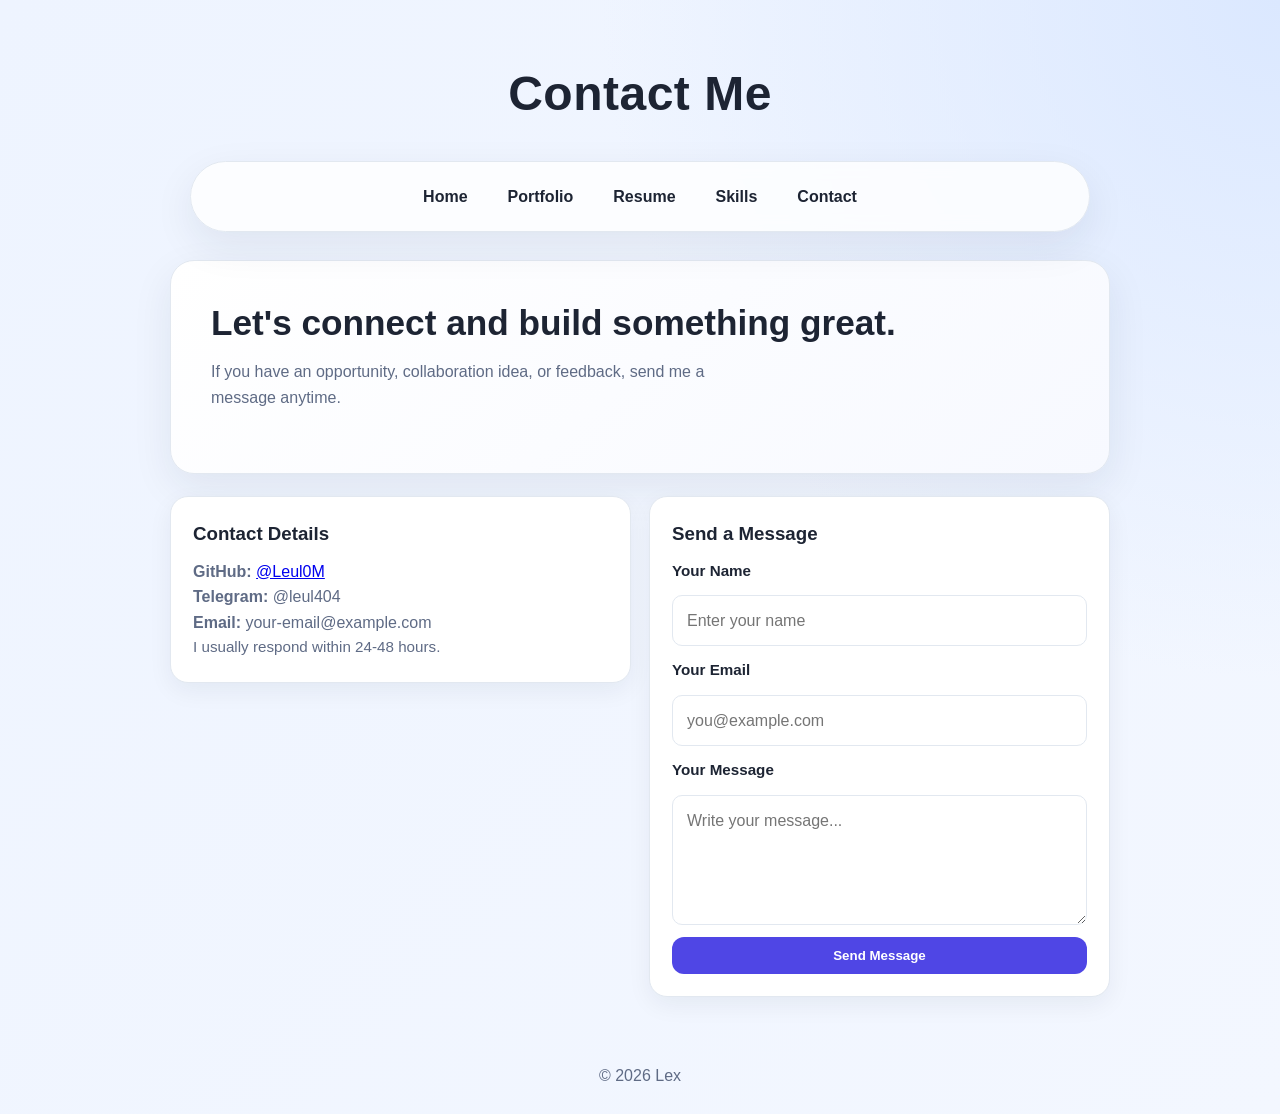
==== contact.html @ ee8de61f "lol" ====
<!DOCTYPE html>
<html>
<head>
    <meta charset="UTF-8">
    <meta name="viewport" content="width=device-width, initial-scale=1.0">
    <title>Contact</title>
    <link rel="stylesheet" href="style.css">
</head>
<body>

<header><h1>Contact Me</h1></header>

<nav>
    <a href="index.html">Home</a>
    <a href="portfolio.html">Portfolio</a>
    <a href="resume.html">Resume</a>
    <a href="skills.html">Skills</a>
    <a href="contact.html">Contact</a>
</nav>

<div class="container">
    <section class="hero">
        <div class="hero-text">
            <h2>Let's connect and build something great.</h2>
            <p>If you have an opportunity, collaboration idea, or feedback, send me a message anytime.</p>
        </div>
    </section>

    <div class="grid contact-grid">
        <div class="card">
            <h3>Contact Details</h3>
            <p><strong>GitHub:</strong> <a href="https://github.com/Leul0M" target="_blank" rel="noopener noreferrer">@Leul0M</a></p>
            <p><strong>Telegram:</strong> @leul404</p>
            <p><strong>Email:</strong> your-email@example.com</p>
            <p class="meta">I usually respond within 24-48 hours.</p>
        </div>

        <div class="card">
            <h3>Send a Message</h3>
            <form class="contact-form">
                <label for="name">Your Name</label>
                <input id="name" type="text" placeholder="Enter your name" required>

                <label for="email">Your Email</label>
                <input id="email" type="email" placeholder="you@example.com" required>

                <label for="message">Your Message</label>
                <textarea id="message" placeholder="Write your message..." required></textarea>

                <button class="button" type="submit">Send Message</button>
            </form>
        </div>
    </div>

</div>

<footer>© 2026 Lex</footer>

</body>
</html>
---- style.css ----
:root {
    --bg: #f3f7ff;
    --surface: #ffffff;
    --text: #1d2433;
    --muted: #5f6b85;
    --primary: #4f46e5;
    --primary-dark: #3d34c2;
    --border: #e2e8f0;
    --shadow: 0 14px 40px rgba(25, 35, 58, 0.08);
}

* {
    box-sizing: border-box;
}

body {
    margin: 0;
    font-family: "Segoe UI", Tahoma, Geneva, Verdana, sans-serif;
    line-height: 1.6;
    color: var(--text);
    background:
        radial-gradient(circle at top right, #dbe8ff 0%, transparent 40%),
        linear-gradient(135deg, #eef4ff 0%, var(--bg) 100%);
    min-height: 100vh;
}

header {
    text-align: center;
    padding: 56px 20px 28px;
}

header h1 {
    margin: 0;
    font-size: clamp(2rem, 5vw, 3rem);
    letter-spacing: 0.5px;
}

header p {
    margin: 10px 0 0;
    color: var(--muted);
    font-size: 1.05rem;
}

nav {
    max-width: 900px;
    margin: 0 auto;
    padding: 12px;
    display: flex;
    justify-content: center;
    flex-wrap: wrap;
    gap: 8px;
    background: rgba(255, 255, 255, 0.8);
    border: 1px solid var(--border);
    border-radius: 999px;
    box-shadow: var(--shadow);
    backdrop-filter: blur(8px);
}

nav a {
    color: var(--text);
    text-decoration: none;
    font-weight: 600;
    padding: 10px 16px;
    border-radius: 999px;
    transition: background-color 0.2s ease, color 0.2s ease;
}

nav a:hover {
    background: var(--primary);
    color: #ffffff;
}

.container {
    max-width: 980px;
    margin: 28px auto 0;
    padding: 0 20px 40px;
}

.hero {
    background: linear-gradient(140deg, #ffffff 0%, #f7f9ff 100%);
    border: 1px solid var(--border);
    border-radius: 24px;
    padding: clamp(22px, 4vw, 40px);
    box-shadow: var(--shadow);
}

.hero h2 {
    margin: 0;
    font-size: clamp(1.5rem, 3vw, 2.2rem);
    line-height: 1.25;
}

.hero p {
    margin: 14px 0 22px;
    color: var(--muted);
    max-width: 62ch;
}

.button {
    display: inline-block;
    text-decoration: none;
    font-weight: 600;
    color: #ffffff;
    background: var(--primary);
    border-radius: 12px;
    padding: 11px 18px;
    border: none;
    cursor: pointer;
    transition: background-color 0.2s ease, transform 0.2s ease;
}

.button:hover {
    background: var(--primary-dark);
    transform: translateY(-1px);
}

.grid {
    display: grid;
    grid-template-columns: repeat(auto-fit, minmax(250px, 1fr));
    gap: 18px;
    margin-top: 22px;
}

.card {
    background: var(--surface);
    border: 1px solid var(--border);
    border-radius: 18px;
    padding: 22px;
    box-shadow: 0 8px 24px rgba(25, 35, 58, 0.06);
}

.card h3 {
    margin: 0 0 10px;
}

.card p {
    margin: 0;
    color: var(--muted);
}

.meta {
    margin-top: 10px;
    font-size: 0.95rem;
    color: var(--muted);
}

.skill-card {
    text-align: center;
    display: flex;
    flex-direction: column;
    justify-content: center;
    align-items: center;
    min-height: 170px;
    gap: 12px;
}

.skill-icon {
    width: 56px;
    height: 56px;
    object-fit: contain;
}

.contact-grid {
    align-items: start;
}

.contact-form {
    display: grid;
    gap: 12px;
}

.contact-form label {
    font-weight: 600;
    font-size: 0.95rem;
}

.contact-form input,
.contact-form textarea {
    font: inherit;
    color: var(--text);
    background: var(--surface);
    border: 1px solid var(--border);
    border-radius: 10px;
    padding: 12px 14px;
}

.contact-form textarea {
    resize: vertical;
    min-height: 130px;
}

.contact-form input:focus,
.contact-form textarea:focus {
    outline: 2px solid rgba(79, 70, 229, 0.28);
    outline-offset: 1px;
    border-color: var(--primary);
}

footer {
    text-align: center;
    padding: 26px 16px;
    color: var(--muted);
}

@media (max-width: 640px) {
    nav {
        border-radius: 18px;
    }

    nav a {
        width: 100%;
        text-align: center;
    }
}

@media (prefers-color-scheme: dark) {
    :root {
        --bg: #0c1020;
        --surface: #131a2f;
        --text: #edf2ff;
        --muted: #b3bed9;
        --border: #27314f;
        --shadow: 0 14px 40px rgba(0, 0, 0, 0.35);
    }

    body {
        background:
            radial-gradient(circle at top right, rgba(99, 102, 241, 0.24) 0%, transparent 40%),
            linear-gradient(135deg, #0a0f1d 0%, var(--bg) 100%);
    }

    nav {
        background: rgba(19, 26, 47, 0.8);
    }

    .hero {
        background: linear-gradient(140deg, #141d35 0%, #10172b 100%);
    }
}
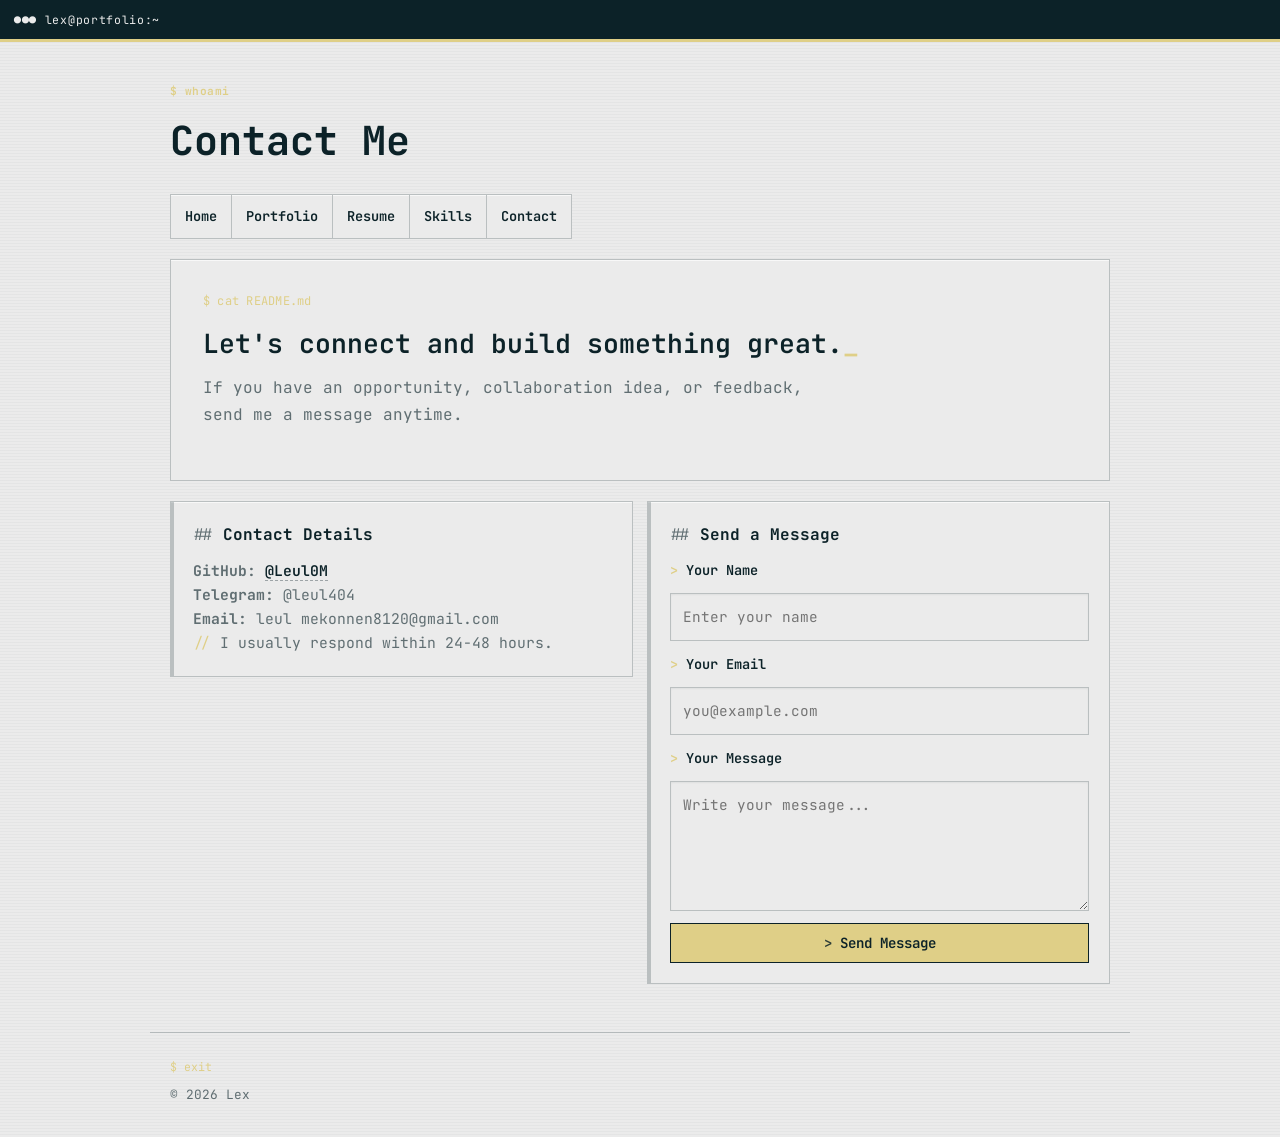
==== commit cabe7a8d: "" ====
--- a/contact.html
+++ b/contact.html
@@ -31,7 +31,7 @@
             <h3>Contact Details</h3>
             <p><strong>GitHub:</strong> <a href="https://github.com/Leul0M" target="_blank" rel="noopener noreferrer">@Leul0M</a></p>
             <p><strong>Telegram:</strong> @leul404</p>
-            <p><strong>Email:</strong> your-email@example.com</p>
+            <p><strong>Email:</strong> leul mekonnen8120@gmail.com</p>
             <p class="meta">I usually respond within 24-48 hours.</p>
         </div>
 
--- a/style.css
+++ b/style.css
@@ -1,97 +1,181 @@
+@import url("https://fonts.googleapis.com/css2?family=JetBrains+Mono:ital,wght@0,400;0,600;0,700;1,400&display=swap");
+
+/*
+  Terminal / CLI theme + your palette (60-30-10)
+  60% #ebebeb — page ground, panels
+  30% #0c2228 — type, chrome, borders, structure
+  10% #dfcf87 — prompts, cursor, hovers, CTAs
+*/
+
 :root {
-    --bg: #f3f7ff;
-    --surface: #ffffff;
-    --text: #1d2433;
-    --muted: #5f6b85;
-    --primary: #4f46e5;
-    --primary-dark: #3d34c2;
-    --border: #e2e8f0;
-    --shadow: 0 14px 40px rgba(25, 35, 58, 0.08);
+    --c60: #ebebeb;
+    --c30: #0c2228;
+    --c10: #dfcf87;
+
+    --text: var(--c30);
+    --muted: rgba(12, 34, 40, 0.62);
+    --border: rgba(12, 34, 40, 0.22);
+    --font-mono: "JetBrains Mono", ui-monospace, "Cascadia Code", "Consolas", monospace;
+    --shadow-inset: inset 0 1px 0 rgba(255, 255, 255, 0.65);
 }
 
 * {
     box-sizing: border-box;
 }
 
+html {
+    font-size: 16px;
+}
+
 body {
     margin: 0;
-    font-family: "Segoe UI", Tahoma, Geneva, Verdana, sans-serif;
-    line-height: 1.6;
+    min-height: 100vh;
+    font-family: var(--font-mono);
+    line-height: 1.65;
     color: var(--text);
-    background:
-        radial-gradient(circle at top right, #dbe8ff 0%, transparent 40%),
-        linear-gradient(135deg, #eef4ff 0%, var(--bg) 100%);
-    min-height: 100vh;
+    background-color: var(--c60);
+    /* Light “CRT” scanlines — still mostly #ebebeb */
+    background-image: repeating-linear-gradient(
+        0deg,
+        transparent,
+        transparent 2px,
+        rgba(12, 34, 40, 0.03) 2px,
+        rgba(12, 34, 40, 0.03) 3px
+    );
+}
+
+/* Window chrome — 30% bar, 10% accent line */
+body::before {
+    content: "\25CF \25CF \25CF   lex@portfolio:~";
+    display: block;
+    padding: 10px 14px;
+    font-size: 0.72rem;
+    letter-spacing: 0.06em;
+    color: var(--c60);
+    background: var(--c30);
+    border-bottom: 3px solid var(--c10);
+    user-select: none;
+}
+
+::selection {
+    background: rgba(223, 207, 135, 0.45);
+    color: var(--c30);
 }
 
 header {
-    text-align: center;
-    padding: 56px 20px 28px;
+    text-align: left;
+    padding: 40px 20px 20px;
+    max-width: 980px;
+    margin: 0 auto;
 }
 
 header h1 {
     margin: 0;
-    font-size: clamp(2rem, 5vw, 3rem);
-    letter-spacing: 0.5px;
+    font-size: clamp(1.75rem, 4vw, 2.5rem);
+    font-weight: 700;
+    color: var(--c30);
+}
+
+header h1::before {
+    content: "$ whoami";
+    display: block;
+    font-size: 0.7rem;
+    font-weight: 600;
+    color: var(--c10);
+    margin-bottom: 8px;
+    letter-spacing: 0.04em;
 }
 
 header p {
-    margin: 10px 0 0;
-    color: var(--muted);
-    font-size: 1.05rem;
+    margin: 12px 0 0;
+    color: var(--muted);
+    font-size: 0.95rem;
+}
+
+header p::before {
+    content: "// ";
+    color: var(--c10);
 }
 
 nav {
-    max-width: 900px;
+    max-width: 980px;
     margin: 0 auto;
-    padding: 12px;
+    padding: 0 20px 20px;
     display: flex;
-    justify-content: center;
+    justify-content: flex-start;
     flex-wrap: wrap;
-    gap: 8px;
-    background: rgba(255, 255, 255, 0.8);
+    gap: 0;
+    background: transparent;
+}
+
+nav a {
+    color: var(--c30);
+    text-decoration: none;
+    font-weight: 600;
+    font-size: 0.85rem;
+    padding: 10px 14px;
     border: 1px solid var(--border);
-    border-radius: 999px;
-    box-shadow: var(--shadow);
-    backdrop-filter: blur(8px);
-}
-
-nav a {
-    color: var(--text);
-    text-decoration: none;
-    font-weight: 600;
-    padding: 10px 16px;
-    border-radius: 999px;
-    transition: background-color 0.2s ease, color 0.2s ease;
+    margin-left: -1px;
+    background: var(--c60);
+    box-shadow: var(--shadow-inset);
+    transition: background 0.15s ease, color 0.15s ease;
+}
+
+nav a:first-child {
+    margin-left: 0;
 }
 
 nav a:hover {
-    background: var(--primary);
-    color: #ffffff;
+    background: var(--c10);
+    color: var(--c30);
 }
 
 .container {
     max-width: 980px;
-    margin: 28px auto 0;
-    padding: 0 20px 40px;
+    margin: 0 auto;
+    padding: 0 20px 48px;
 }
 
 .hero {
-    background: linear-gradient(140deg, #ffffff 0%, #f7f9ff 100%);
+    position: relative;
+    background: var(--c60);
     border: 1px solid var(--border);
-    border-radius: 24px;
-    padding: clamp(22px, 4vw, 40px);
-    box-shadow: var(--shadow);
+    border-radius: 0;
+    padding: clamp(20px, 3vw, 32px);
+    box-shadow: var(--shadow-inset);
+}
+
+.hero::before {
+    content: "$ cat README.md";
+    display: block;
+    font-size: 0.75rem;
+    color: var(--c10);
+    margin-bottom: 14px;
+    letter-spacing: 0.02em;
 }
 
 .hero h2 {
     margin: 0;
-    font-size: clamp(1.5rem, 3vw, 2.2rem);
-    line-height: 1.25;
+    font-size: clamp(1.2rem, 2.5vw, 1.65rem);
+    line-height: 1.35;
+    font-weight: 600;
+    color: var(--c30);
+}
+
+.hero h2::after {
+    content: "_";
+    color: var(--c10);
+    animation: term-blink 1s step-end infinite;
+}
+
+@keyframes term-blink {
+    50% {
+        opacity: 0;
+    }
 }
 
 .hero p {
-    margin: 14px 0 22px;
+    margin: 14px 0 20px;
     color: var(--muted);
     max-width: 62ch;
 }
@@ -100,64 +184,123 @@
     display: inline-block;
     text-decoration: none;
     font-weight: 600;
-    color: #ffffff;
-    background: var(--primary);
-    border-radius: 12px;
-    padding: 11px 18px;
-    border: none;
+    font-family: inherit;
+    font-size: 0.88rem;
+    color: var(--c30);
+    background: var(--c10);
+    border-radius: 0;
+    padding: 10px 18px;
+    border: 1px solid var(--c30);
     cursor: pointer;
-    transition: background-color 0.2s ease, transform 0.2s ease;
+    transition: background 0.15s ease, color 0.15s ease;
+}
+
+.button::before {
+    content: "> ";
+    opacity: 0.85;
 }
 
 .button:hover {
-    background: var(--primary-dark);
-    transform: translateY(-1px);
+    background: var(--c30);
+    color: var(--c10);
 }
 
 .grid {
     display: grid;
     grid-template-columns: repeat(auto-fit, minmax(250px, 1fr));
-    gap: 18px;
-    margin-top: 22px;
+    gap: 14px;
+    margin-top: 20px;
 }
 
 .card {
-    background: var(--surface);
+    position: relative;
+    background: var(--c60);
     border: 1px solid var(--border);
-    border-radius: 18px;
-    padding: 22px;
-    box-shadow: 0 8px 24px rgba(25, 35, 58, 0.06);
+    border-radius: 0;
+    padding: 20px 20px 20px 22px;
+    box-shadow: var(--shadow-inset);
+}
+
+.card::before {
+    content: "";
+    position: absolute;
+    left: 0;
+    top: 0;
+    bottom: 0;
+    width: 3px;
+    background: var(--border);
+}
+
+.card:hover::before {
+    background: var(--c10);
 }
 
 .card h3 {
     margin: 0 0 10px;
+    font-size: 1rem;
+    font-weight: 700;
+    color: var(--c30);
+}
+
+.card:not(.skill-card) h3::before {
+    content: "## ";
+    color: var(--muted);
+    font-weight: 400;
 }
 
 .card p {
     margin: 0;
     color: var(--muted);
+    font-size: 0.92rem;
+}
+
+.card a:not(.button),
+.contact-grid a:not(.button) {
+    color: var(--c30);
+    font-weight: 600;
+    text-decoration: none;
+    border-bottom: 1px dashed rgba(12, 34, 40, 0.35);
+}
+
+.card a:not(.button):hover,
+.contact-grid a:not(.button):hover {
+    color: var(--c30);
+    border-bottom-color: var(--c10);
+    background: rgba(223, 207, 135, 0.25);
 }
 
 .meta {
     margin-top: 10px;
-    font-size: 0.95rem;
-    color: var(--muted);
+    font-size: 0.85rem;
+    color: var(--muted);
+}
+
+.meta::before {
+    content: "// ";
+    color: var(--c10);
 }
 
 .skill-card {
-    text-align: center;
+    text-align: left;
     display: flex;
     flex-direction: column;
     justify-content: center;
-    align-items: center;
-    min-height: 170px;
-    gap: 12px;
+    align-items: flex-start;
+    min-height: 160px;
+    gap: 10px;
+}
+
+.skill-card h3::before {
+    content: "$ ";
+    color: var(--c10);
+    font-weight: 600;
 }
 
 .skill-icon {
-    width: 56px;
-    height: 56px;
+    width: 48px;
+    height: 48px;
     object-fit: contain;
+    filter: grayscale(0.2) contrast(1.05);
 }
 
 .contact-grid {
@@ -171,17 +314,25 @@
 
 .contact-form label {
     font-weight: 600;
-    font-size: 0.95rem;
+    font-size: 0.85rem;
+    color: var(--c30);
+}
+
+.contact-form label::before {
+    content: "> ";
+    color: var(--c10);
 }
 
 .contact-form input,
 .contact-form textarea {
     font: inherit;
-    color: var(--text);
-    background: var(--surface);
+    font-size: 0.9rem;
+    color: var(--c30);
+    background: var(--c60);
     border: 1px solid var(--border);
-    border-radius: 10px;
-    padding: 12px 14px;
+    border-radius: 0;
+    padding: 11px 12px;
+    box-shadow: inset 0 1px 2px rgba(12, 34, 40, 0.06);
 }
 
 .contact-form textarea {
@@ -191,49 +342,42 @@
 
 .contact-form input:focus,
 .contact-form textarea:focus {
-    outline: 2px solid rgba(79, 70, 229, 0.28);
-    outline-offset: 1px;
-    border-color: var(--primary);
+    outline: none;
+    border-color: var(--c30);
+    box-shadow: 0 0 0 2px rgba(223, 207, 135, 0.65);
 }
 
 footer {
-    text-align: center;
-    padding: 26px 16px;
-    color: var(--muted);
+    text-align: left;
+    padding: 24px 20px 32px;
+    max-width: 980px;
+    margin: 0 auto;
+    font-size: 0.8rem;
+    color: var(--muted);
+    border-top: 1px solid var(--border);
+}
+
+footer::before {
+    content: "$ exit";
+    display: block;
+    color: var(--c10);
+    margin-bottom: 8px;
+    font-size: 0.72rem;
 }
 
 @media (max-width: 640px) {
     nav {
-        border-radius: 18px;
+        flex-direction: column;
     }
 
     nav a {
+        margin-left: 0;
         width: 100%;
-        text-align: center;
+        text-align: left;
+        border: 1px solid var(--border);
     }
-}
-
-@media (prefers-color-scheme: dark) {
-    :root {
-        --bg: #0c1020;
-        --surface: #131a2f;
-        --text: #edf2ff;
-        --muted: #b3bed9;
-        --border: #27314f;
-        --shadow: 0 14px 40px rgba(0, 0, 0, 0.35);
+
+    nav a + a {
+        margin-top: -1px;
     }
-
-    body {
-        background:
-            radial-gradient(circle at top right, rgba(99, 102, 241, 0.24) 0%, transparent 40%),
-            linear-gradient(135deg, #0a0f1d 0%, var(--bg) 100%);
-    }
-
-    nav {
-        background: rgba(19, 26, 47, 0.8);
-    }
-
-    .hero {
-        background: linear-gradient(140deg, #141d35 0%, #10172b 100%);
-    }
-}+}
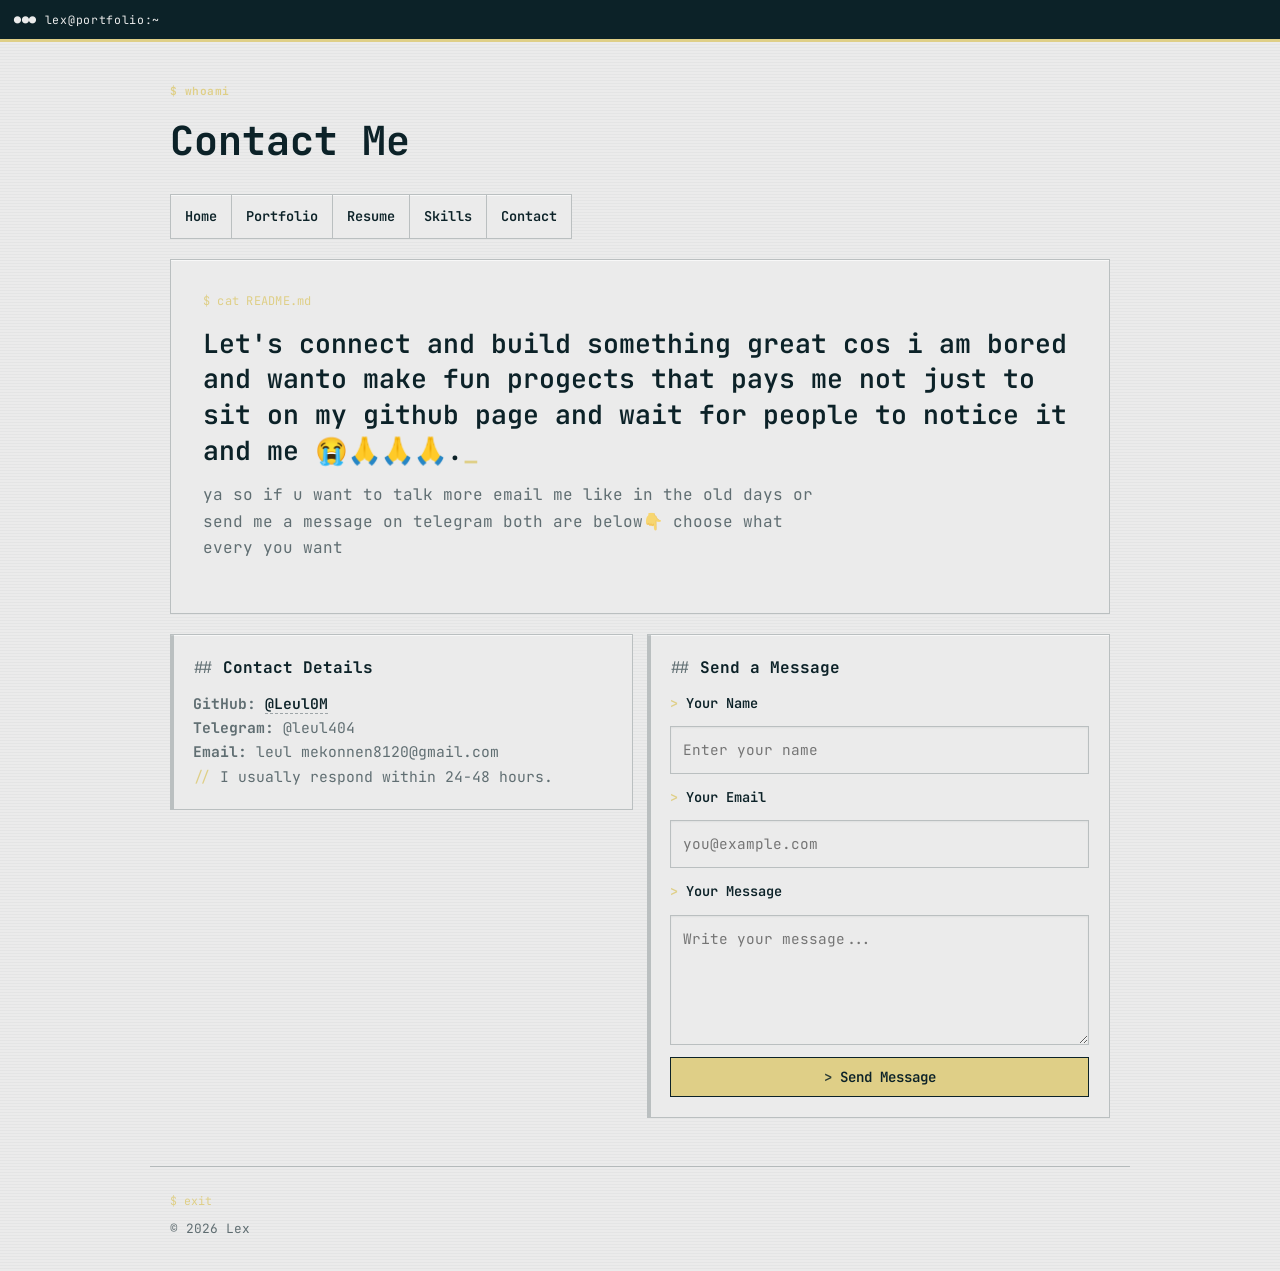
==== commit e82adf7f: "lol" ====
--- a/contact.html
+++ b/contact.html
@@ -21,8 +21,8 @@
 <div class="container">
     <section class="hero">
         <div class="hero-text">
-            <h2>Let's connect and build something great.</h2>
-            <p>If you have an opportunity, collaboration idea, or feedback, send me a message anytime.</p>
+            <h2>Let's connect and build something great cos i am bored and wanto make fun progects that pays me not just to sit on my github page and wait for people to notice it and me 😭🙏🙏🙏.</h2>
+            <p>ya so if u want to talk more email me like in the old days or send me a message on telegram both are below👇 choose what every you want </p>
         </div>
     </section>
 
--- a/style.css
+++ b/style.css
@@ -248,6 +248,59 @@
     font-weight: 400;
 }
 
+.resume-page .card:not(.skill-card) h3::before {
+    content: none;
+}
+
+.page-resume header h1::before {
+    content: "$ cat resume.txt";
+}
+
+.resume-stack {
+    grid-template-columns: 1fr;
+    max-width: 720px;
+}
+
+.resume-page .card h4 {
+    margin: 14px 0 6px;
+    font-size: 0.8rem;
+    font-weight: 700;
+    letter-spacing: 0.04em;
+    text-transform: uppercase;
+    color: var(--c10);
+}
+
+.resume-page .card h4:first-of-type {
+    margin-top: 0;
+}
+
+.resume-page .card p + h4 {
+    margin-top: 16px;
+}
+
+.resume-list {
+    margin: 0;
+    padding: 0 0 0 1.1rem;
+    color: var(--muted);
+    font-size: 0.92rem;
+}
+
+.resume-list li {
+    margin-bottom: 8px;
+}
+
+.resume-list li::marker {
+    color: var(--c10);
+}
+
+.resume-page .card p + p {
+    margin-top: 0.75rem;
+}
+
+.resume-page .card h3 + p {
+    margin-top: 0;
+}
+
 .card p {
     margin: 0;
     color: var(--muted);
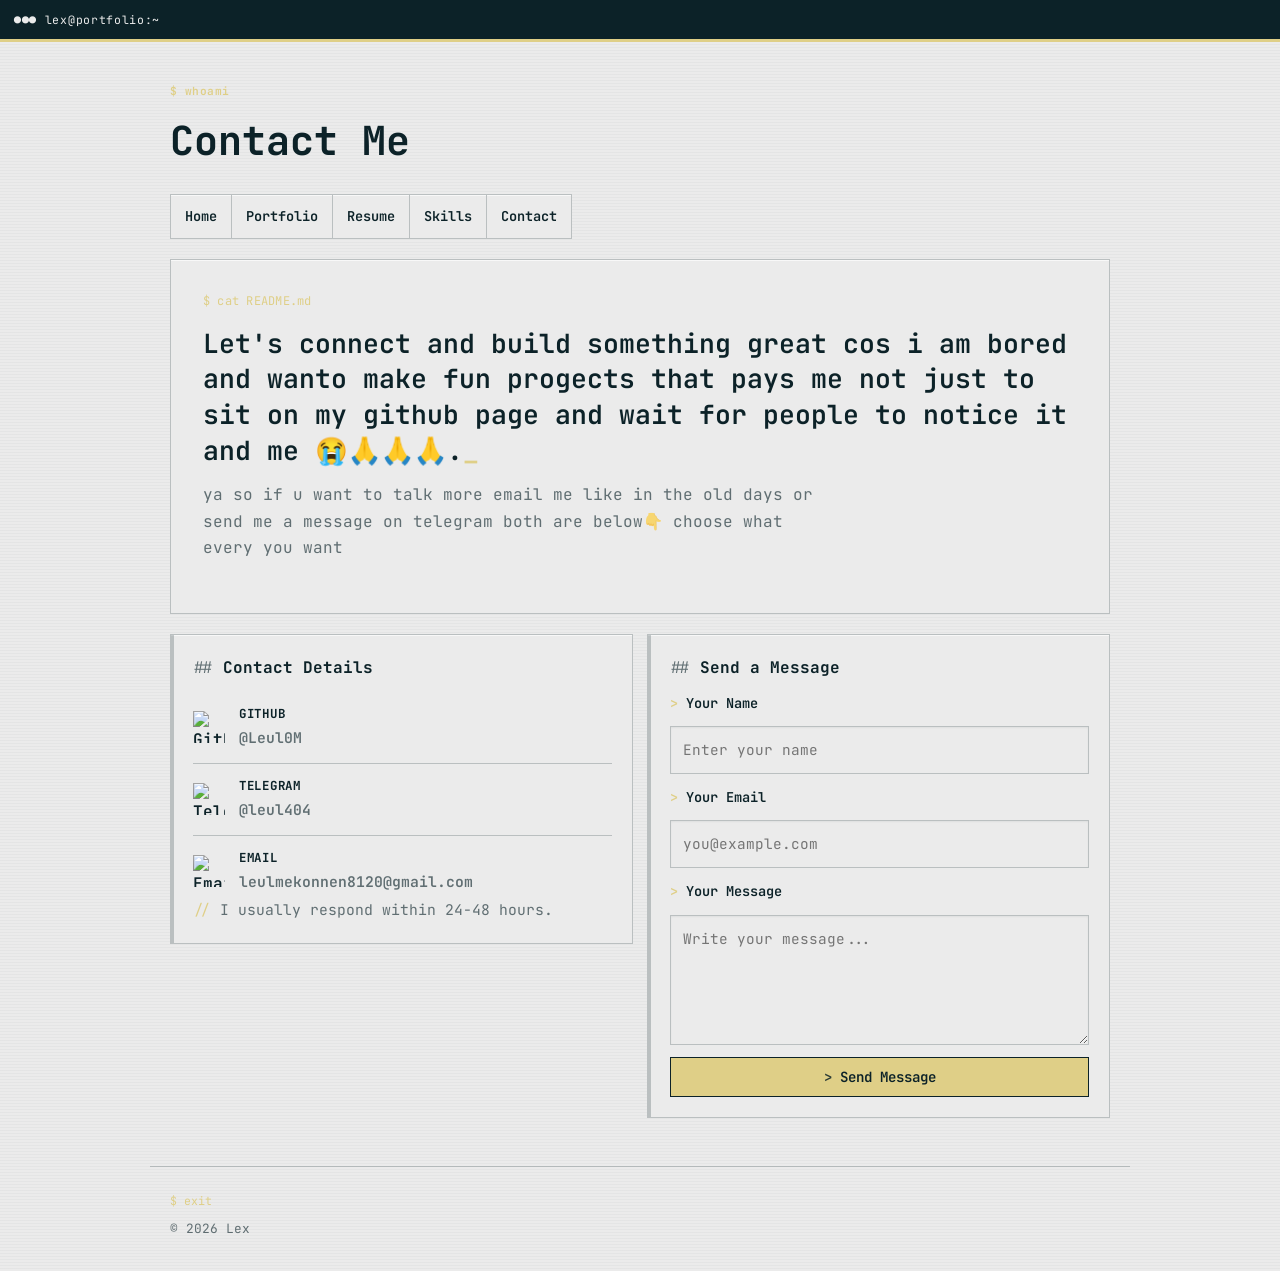
==== commit 8c806a72: "" ====
--- a/contact.html
+++ b/contact.html
@@ -1,5 +1,5 @@
 <!DOCTYPE html>
-<html>
+<html lang="en">
 <head>
     <meta charset="UTF-8">
     <meta name="viewport" content="width=device-width, initial-scale=1.0">
@@ -29,9 +29,20 @@
     <div class="grid contact-grid">
         <div class="card">
             <h3>Contact Details</h3>
-            <p><strong>GitHub:</strong> <a href="https://github.com/Leul0M" target="_blank" rel="noopener noreferrer">@Leul0M</a></p>
-            <p><strong>Telegram:</strong> @leul404</p>
-            <p><strong>Email:</strong> leul mekonnen8120@gmail.com</p>
+            <div class="contact-channels">
+                <a class="contact-row" href="https://github.com/Leul0M" target="_blank" rel="noopener noreferrer">
+                    <img class="contact-icon" src="https://cdn.jsdelivr.net/gh/devicons/devicon/icons/github/github-original.svg" width="32" height="32" alt="GitHub">
+                    <span class="contact-row-text"><strong>GitHub</strong> @Leul0M</span>
+                </a>
+                <a class="contact-row" href="https://t.me/leul404" target="_blank" rel="noopener noreferrer">
+                    <img class="contact-icon" src="https://cdn.jsdelivr.net/npm/simple-icons@v11/icons/telegram.svg" width="32" height="32" alt="Telegram">
+                    <span class="contact-row-text"><strong>Telegram</strong> @leul404</span>
+                </a>
+                <a class="contact-row" href="mailto:leulmekonnen8120@gmail.com">
+                    <img class="contact-icon" src="https://cdn.jsdelivr.net/npm/simple-icons@v11/icons/gmail.svg" width="32" height="32" alt="Email">
+                    <span class="contact-row-text"><strong>Email</strong> leulmekonnen8120@gmail.com</span>
+                </a>
+            </div>
             <p class="meta">I usually respond within 24-48 hours.</p>
         </div>
 
--- a/style.css
+++ b/style.css
@@ -360,6 +360,66 @@
     align-items: start;
 }
 
+.contact-channels {
+    margin-top: 4px;
+}
+
+.contact-channels .contact-row {
+    display: flex;
+    align-items: center;
+    gap: 14px;
+    margin-top: 0;
+    padding: 12px 0;
+    border-bottom: 1px solid var(--border);
+    text-decoration: none;
+    color: var(--c30);
+}
+
+.contact-channels .contact-row:last-child {
+    border-bottom: none;
+    padding-bottom: 4px;
+}
+
+.contact-channels .contact-row:hover {
+    background: rgba(223, 207, 135, 0.18);
+}
+
+.contact-channels .contact-row:hover .contact-row-text {
+    border-bottom-color: transparent;
+}
+
+.contact-grid .contact-channels a.contact-row,
+.contact-grid .contact-channels a.contact-row:hover {
+    border-bottom: 1px solid var(--border);
+    text-decoration: none;
+}
+
+.contact-grid .contact-channels a.contact-row:last-child,
+.contact-grid .contact-channels a.contact-row:last-child:hover {
+    border-bottom: none;
+}
+
+.contact-icon {
+    width: 32px;
+    height: 32px;
+    object-fit: contain;
+    flex-shrink: 0;
+}
+
+.contact-row-text {
+    font-size: 0.92rem;
+    color: var(--muted);
+}
+
+.contact-row-text strong {
+    display: block;
+    font-size: 0.78rem;
+    letter-spacing: 0.06em;
+    text-transform: uppercase;
+    color: var(--c30);
+    margin-bottom: 2px;
+}
+
 .contact-form {
     display: grid;
     gap: 12px;
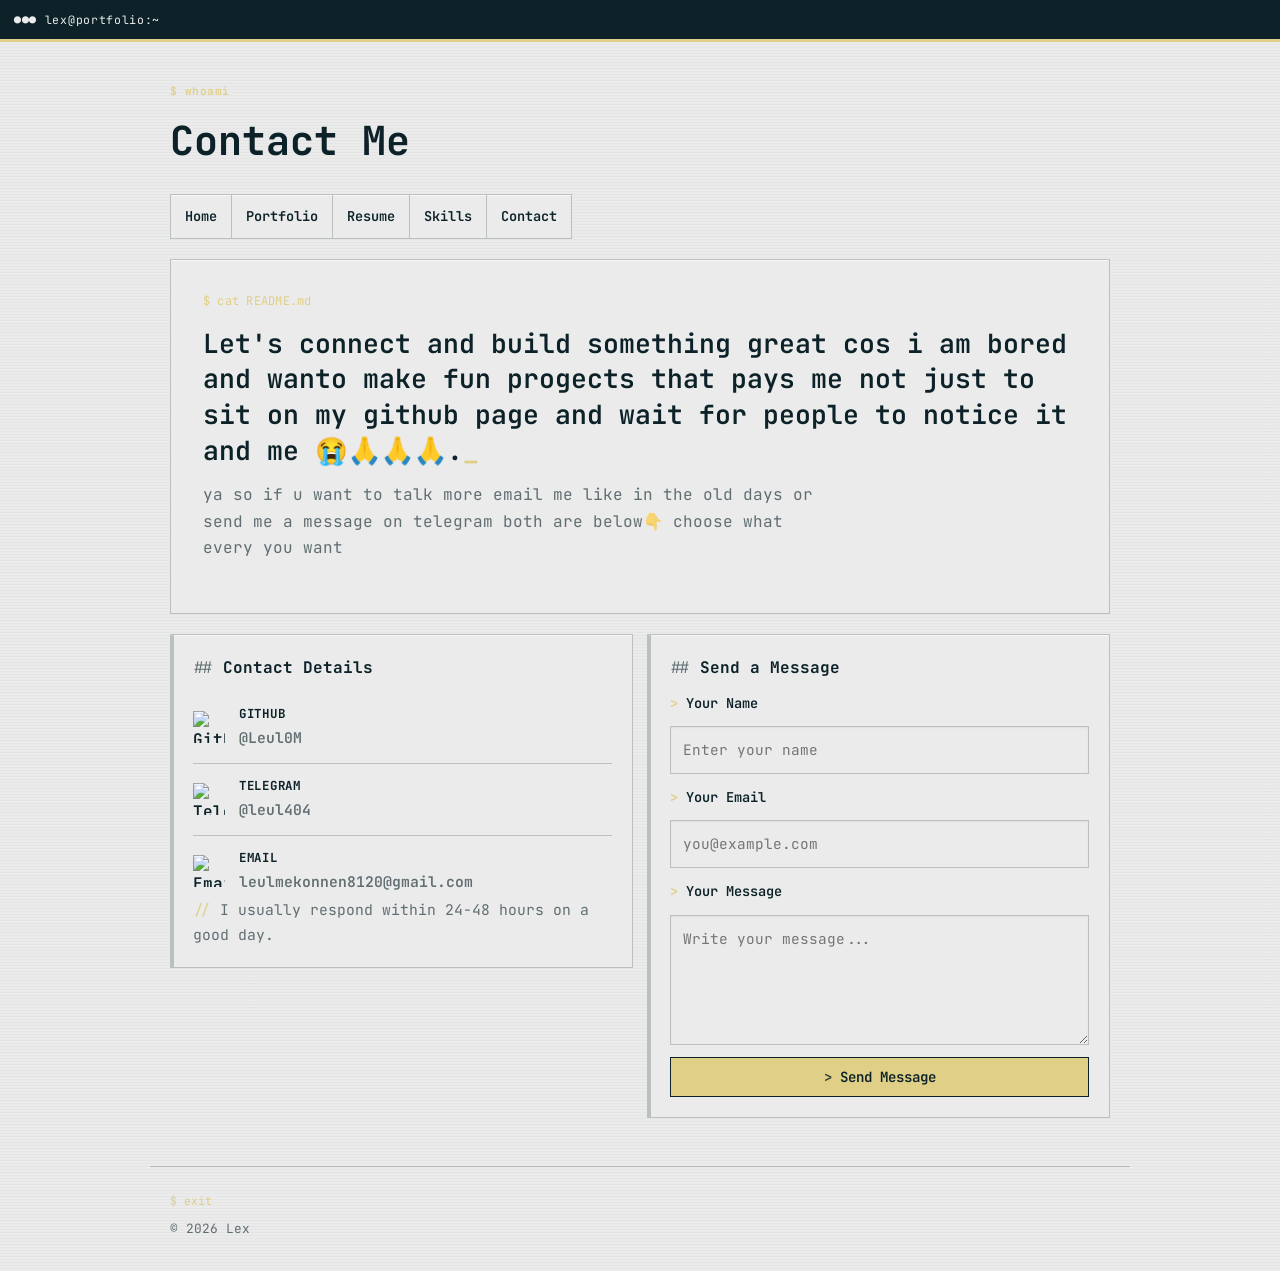
==== commit e9fb1d5e: "" ====
--- a/contact.html
+++ b/contact.html
@@ -43,7 +43,7 @@
                     <span class="contact-row-text"><strong>Email</strong> leulmekonnen8120@gmail.com</span>
                 </a>
             </div>
-            <p class="meta">I usually respond within 24-48 hours.</p>
+            <p class="meta">I usually respond within 24-48 hours on a good day.</p>
         </div>
 
         <div class="card">
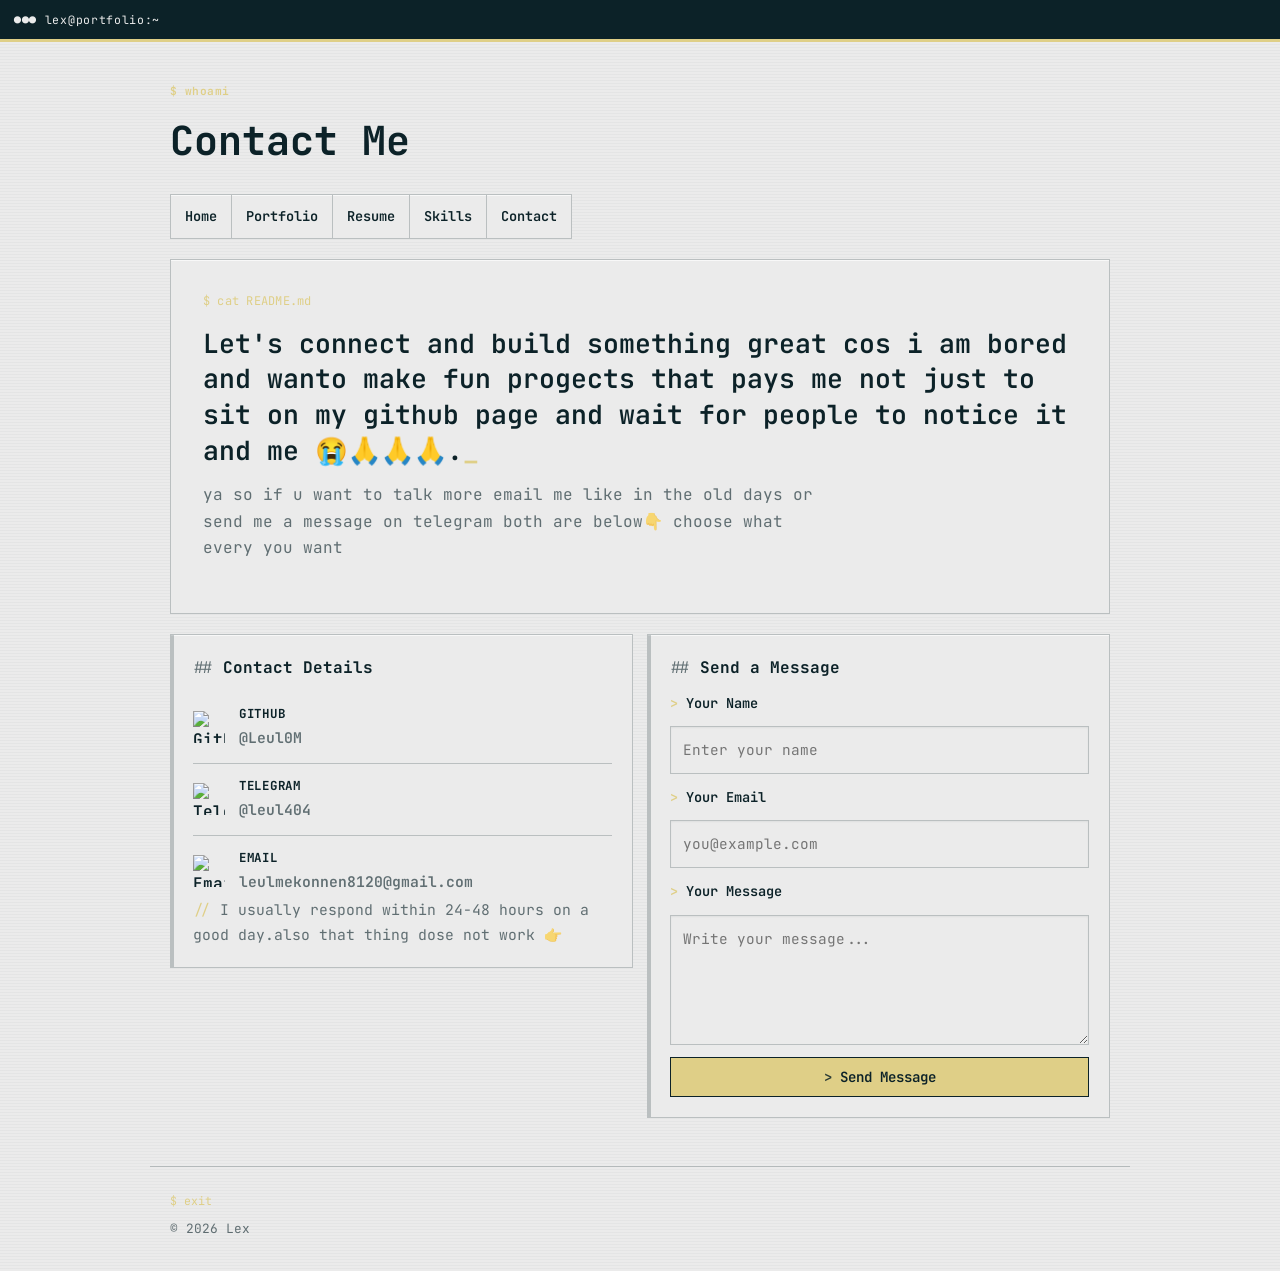
==== commit 5019c2cf: "" ====
--- a/contact.html
+++ b/contact.html
@@ -43,7 +43,7 @@
                     <span class="contact-row-text"><strong>Email</strong> leulmekonnen8120@gmail.com</span>
                 </a>
             </div>
-            <p class="meta">I usually respond within 24-48 hours on a good day.</p>
+            <p class="meta">I usually respond within 24-48 hours on a good day.also that thing dose not work 👉</p>
         </div>
 
         <div class="card">
